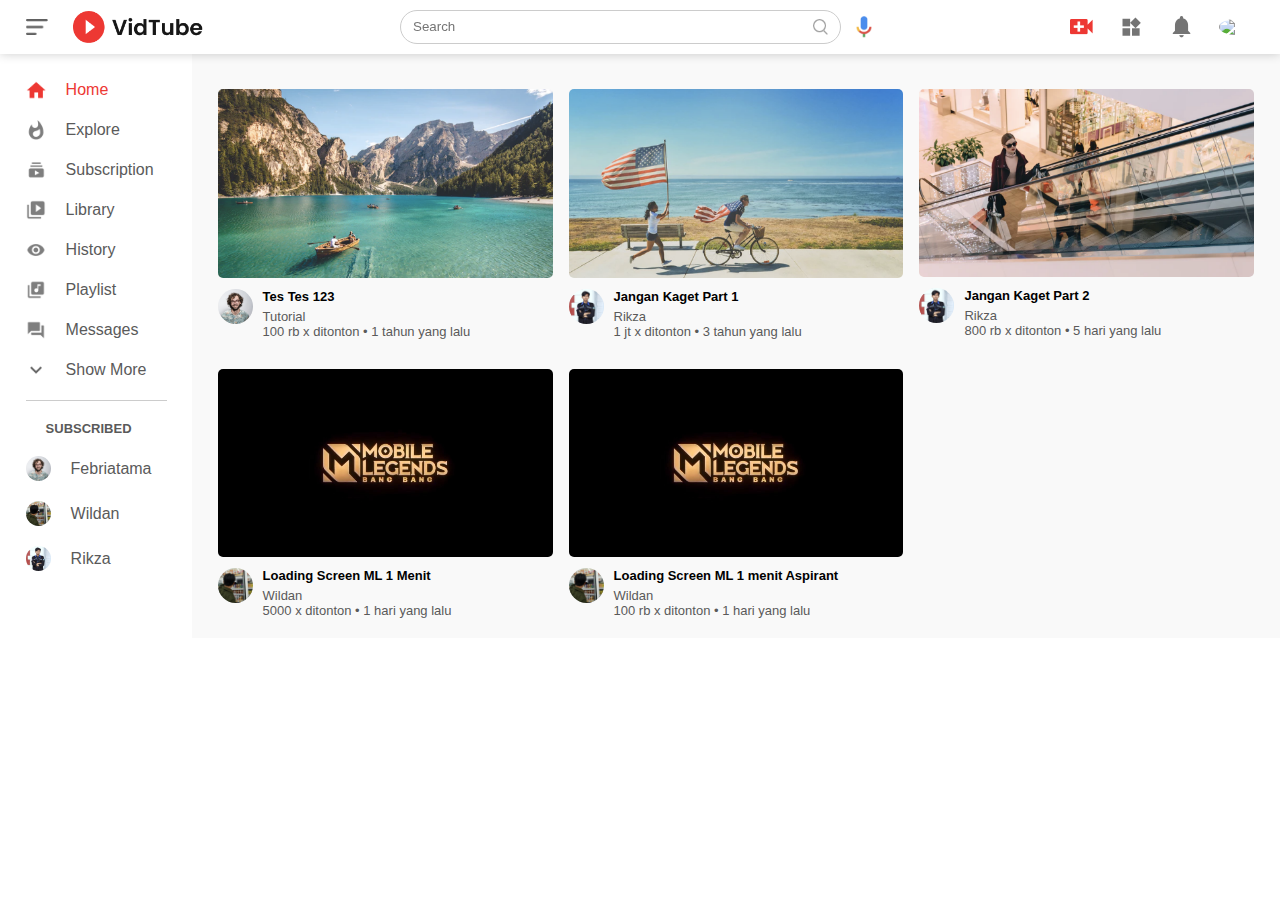
==== index.html @ bb5e18a2 "Add files via upload" ====
<!DOCTYPE html>
<html lang="en">
<head>
    <meta charset="UTF-8">
    <meta name="viewport" content="width=device-width, initial-scale=1.0">
    <title>VidTube</title>
    <link rel="stylesheet" href="style.css">
</head>
<body>
    

    <nav class="flex-div">
        <div class="nav-left flex-div">
            <img src="images/menu.png" class="menu-icon">
            <img src="images/logo.png" class="logo">
        </div>
        <div class="nav-middle flex-div">
            <div class="search-box flex-div">
                <input type="text" placeholder="Search">
                <img src="images/search.png" alt="">
            </div>
            <img src="images/voice-search.png" class="mic-icon">
        </div>
        <div class="nav-right flex-div">
            <img src="images/upload.png">
            <img src="images/more.png">
            <img src="images/notification.png">
            <img src="images/jack.png" class="user-icon">
        </div>
    </nav>
    <!-- ---------------------- Sidebar ---------------------- -->
    <div class="sidebar">
        <div class="shortcut-links">
            <a href=""><img src="images/home.png"><p>Home</p></a>
            <a href=""><img src="images/explore.png"><p>Explore</p></a>
            <a href=""><img src="images/subscriprion.png"><p>Subscription</p></a>
            <a href=""><img src="images/library.png"><p>Library</p></a>
            <a href=""><img src="images/history.png"><p>History</p></a>
            <a href=""><img src="images/playlist.png"><p>Playlist</p></a>
            <a href=""><img src="images/messages.png"><p>Messages</p></a>
            <a href=""><img src="images/show-more.png"><p>Show More</p></a>
            <hr>
        </div>
        <div class="subcibed-list">
            <h3>SUBSCRIBED</h3>
            <a href=""><img src="images/Jack.png"><p>Febriatama</p></a>
            <a href=""><img src="images/wildan.jpg"><p>Wildan</p></a>
            <a href=""><img src="images/rikza.jpg"><p>Rikza</p></a>
        </div>
    </div>

<!-- ---------------main----------- -->
<div class="container">
    <!-- <div class="banner">
        <img src="images/banner.png" alt="">
    </div> -->
    <div class="list-container">
        <div class="vid-list">
            <a href="play-video 1.html"><img src="images/thumbnail1.png" class="thumbnail"></a>
            <div class="flex-div">
                <img src="images/Jack.png">
                <div class="vid-info">
                    <a href="play-video.html">Tes Tes 123</a>
                    <p>Tutorial</p>
                    <p>100 rb x ditonton &bull; 1 tahun yang lalu</p>
                </div>
            </div>
        </div>
        <div class="vid-list">
            <a href="play-video 2.html"><img src="images/thumbnail2.png" class="thumbnail"></a>
            <div class="flex-div">
                <img src="images/rikza.jpg">
                <div class="vid-info">
                    <a href="">Jangan Kaget Part 1</a>
                    <p>Rikza</p>
                    <p>1 jt x ditonton &bull; 3 tahun yang lalu</p>
                </div>
            </div>
        </div>
        <div class="vid-list">
            <a href="play-video 3.html"><img src="images/thumbnail3.png" class="thumbnail"></a>
            <div class="flex-div">
                <img src="images/rikza.jpg">
                <div class="vid-info">
                    <a href="">Jangan Kaget Part 2</a>
                    <p>Rikza</p>
                    <p>800 rb x ditonton &bull; 5 hari yang lalu</p>
                </div>
            </div>
        </div>
        <div class="vid-list">
            <a href="play-video 4.html"><img src="images/ml.jpg" class="thumbnail"></a>
            <div class="flex-div">
                <img src="images/wildan.jpg">
                <div class="vid-info">
                    <a href="">Loading Screen ML 1 Menit </a>
                    <p>Wildan</p>
                    <p>5000 x ditonton &bull; 1 hari yang lalu</p>
                </div>
            </div>
        </div>
        <div class="vid-list">
            <a href="play-video 5.html"><img src="images/ml.jpg" class="thumbnail"></a>
            <div class="flex-div">
                <img src="images/wildan.jpg">
                <div class="vid-info">
                    <a href="">Loading Screen ML 1 menit Aspirant</a>
                    <p>Wildan</p>
                    <p>100 rb x ditonton &bull; 1 hari yang lalu</p>
                </div>
            </div>
        </div>
    </div>


</div>





<script src="script.js"></script>
</body>
</html>
---- style.css ----
*{
    margin: 0;
    padding: 0;
    font-family: 'poppins', sans-serif;
    box-sizing: border-box;
}

a{
    text-decoration: none;
    color: #5a5a5a;
}
img{
    cursor: pointer;
}
.flex-div{
    display: flex;
    align-items: center;
}
nav{
    padding: 10px 2%;
    justify-content: space-between;
    box-shadow: 0 0 10px rgba(0, 0, 0, 0.2);
    background: white;
    position: sticky;
    top: 0;
    z-index: 10;
}
.nav-right img{
    width: 25px;
    margin-right: 25px;
}
.nav-right .user-icon{
    width: 35px;
    border-radius: 50%;
    margin-right: 0;
}
.nav-left .menu-icon{
    width: 22px;
    margin-right: 25px;
}
.nav-left .logo{
    width: 130px;
}
.nav-middle .mic-icon{
    width: 16px;
}
.nav-middle .search-box{
    border: 1px solid #ccc;
    margin-right: 15px;
    padding: 8px 12px;
    border-radius: 25px;
}
.nav-middle .search-box input{
    width: 400px;
    border: 0;
    outline: 0;
    background: transparent;
}
.nav-middle .search-box img{
    width: 15px;
}
/* --------------------sidebar-------------------- */
.sidebar{
    background: #fff;
    width: 15%;
    height: 100vh;
    position: fixed;
    top: 0;
    padding-left: 2%;
    padding-top: 80px;
}
.shortcut-links a img{
    width: 20px;
    margin-right: 20px;
}
.shortcut-links a{
    display: flex;
    align-items: center;
    margin-bottom: 20px;
    width: fit-content;
    flex-wrap: wrap;
}
.shortcut-links a:first-child{
    color: #ed3833;
}
.sidebar hr{
    border: 0;
    height: 1px;
    background: #ccc;
    width: 85%;
}
.subcibed-list h3{
    font-size: 13px;
    margin: 20px;
    color: #5a5a5a;
}.subcibed-list a{
    display: flex;
    align-items: center;
    margin-bottom: 20px;
    width: fit-content;
    flex-wrap: wrap;
}
.subcibed-list a img{
    width: 25px;
    border-radius: 50%;
    margin-right: 20px;
}
.small-sidebar{
    width: 5%;
}
.small-sidebar a p{
    display: none;
}
.small-sidebar h3{
    display: none;
}
.small-sidebar hr{
    width: 50%;
    margin-bottom: 25px;
}
/* ....................main.............. */
.container{
    background: #f9f9f9;
    padding-left: 17%;
    padding-right: 2%;
    padding-top: 20px;
    padding-bottom: 20px;
}
.large-container{
    padding-left: 7%;
}
.banner{
    width: 100%;
}
.banner img{
    width: 100%;
    border-radius: 8px;
}
.list-container{
    display: grid;
    grid-template-columns: repeat(auto-fit, minmax(250px, 1fr));
    grid-column-gap: 16px;
    grid-row-gap: 30px;
    margin-top: 15px;
}
.vid-list .thumbnail{
    width: 100%;
    border-radius: 5px;
}.vid-list .flex-div{
    align-items: flex-start;
    margin-top: 7px;
}
.vid-list .flex-div img{
    width: 35px;
    margin-right: 10px;
    border-radius: 50%;
}
.vid-info{
    color: #5a5a5a;
    font-size: 13px;
}
.vid-info a{
    color: #000;
    font-weight: 600;
    display: block;
    margin-bottom: 5px;
}
@media (max-width:900px){
    .menu-icon{
        display: none;
    }
    .sidebar{
        display: none;
    }
    .container, .large-container{
        padding-left: 5%;
        padding-right: 5%;
    }
    .nav-right img{
        display: none;
    }
    .nav-right .user-icon{
        display: block;
        width: 30px;
    }
    .nav-middle .search-box input{
        width: 100px;
    }
    .nav-middle .mic-icon{
        display: none;
    }
    .logo{
        width: 90px;
    }
}

/* -----------------Play Video Page----------------- */
.play-container{
    padding-left: 2%;
}
.row{
    display: flex;
    justify-content: space-between;
    flex-wrap: wrap;
}
.play-video{
    flex-basis: 69%;
}
.right-sidebar{
    flex-basis: 30%;
}
.play-video video{
    width: 100%;
}
.side-video-list{
    display: flex;
    justify-content: space-between;
    margin-bottom: 8px;
}
.side-video-list img{
    width: 100%;
}
.side-video-list .small-thumbnail{
    flex-basis: 49%;
}
.side-video-list .vid-info{
    flex-basis: 49%;
}
.play-video .tags a{
    color: #0000ff;
    font-size: 13px;
}
.play-video h3{
    font-weight: 600%;
    font-size: 22px;
}
.play-video .play-video-info{
    display: flex;
    align-items: center;
    justify-content: space-between;
    flex-wrap: wrap;
    margin-top: 10px;
    font-size: 14px;
    color: #5a5a5a;
}
.play-video .play-video-info a img{
    width: 20px;
    margin-right: 8px;
}
.play-video .play-video-info a{
    display: inline-flex;
    align-items: center;
    margin-left: 15px;
}
.play-video hr{
    border: 0;
    height: 1px;
    background: #ccc;
    margin: 10px 0;
}
.publisher{
    display: flex;
    align-items: center;
    margin-top: 20px;
}
.publisher div{
    flex: 1;
    line-height: 18px;
}
.publisher img{
    width: 40px;
    border-radius: 50%;
    margin-right: 15px;
}
.publisher div p{
    color: #000;
    font-weight: 600;
    font-size: 18px;
}
.publisher div span{
    font-size: 13px;
    color: #5a5a5a;
}
.publisher button{
    background: red;
    color: #fff;
    padding: 8px 30px;
    border: 0;
    outline: 0;
    border-radius: 4px;
    cursor: pointer;
}
.vid-description{
    padding-left: 55px;
    margin: 15px 0;
}
.vid-description p{
    font-size: 14px;
    margin-bottom: 5px;
    color: #5a5a5a;
}
.vid-description h4{
    font-size: 14px;
    color: #5a5a5a;
    margin-top: 15px;
}
.add-coment{
    display: flex;
    align-items: center;
    margin: 30px 0;
}
.add-coment img{
    width: 35px;
    border-radius: 50%;
    margin-right: 15px;
}
.add-coment input{
    border: 0;
    outline: 0;
    border-bottom: 1px solid #ccc;
    width: 100%;
    padding-top: 10px;
    background: transparent;
}
.old-comment{
    display: flex;
    align-items: center;
    margin: 20px 0;
}
.old-comment img{
    width: 35px;
    border-radius: 50%;
    margin-right: 15px;
}
.old-comment h3{
    font-size: 14px;
    margin-bottom: 2px;
}
.old-comment h3 span{
    font-size: 12px;
    color: #5a5a5a;
    font-weight: 500;
    margin-left: 8px;
}
.old-comment .acomment-action{
    display: flex;
    align-items: center;
    margin: 8px 0;
    font-size: 14px;
}
.old-comment .acomment-action img{
    border-radius: 0;
    width: 20px;
    margin-right: 5px;
}
.old-comment .acomment-action span{
    margin-right: 20px;
    color: #5a5a5a;
}
.old-comment .acomment-action a{
    color: #0000ff;
}
@media (max-width:900px){
    .play-video{
        flex-basis: 100%;
    }
    .right-sidebar{
        flex-basis: 100%;
    }
    .play-container{
        padding-left: 5%;
    }
    .vid-description{
        padding-left: 0;
    }
    .play-video .play-video-info a{
        margin-left: 0;
        margin-right: 15px;
        margin-top: 15px;
    }
}
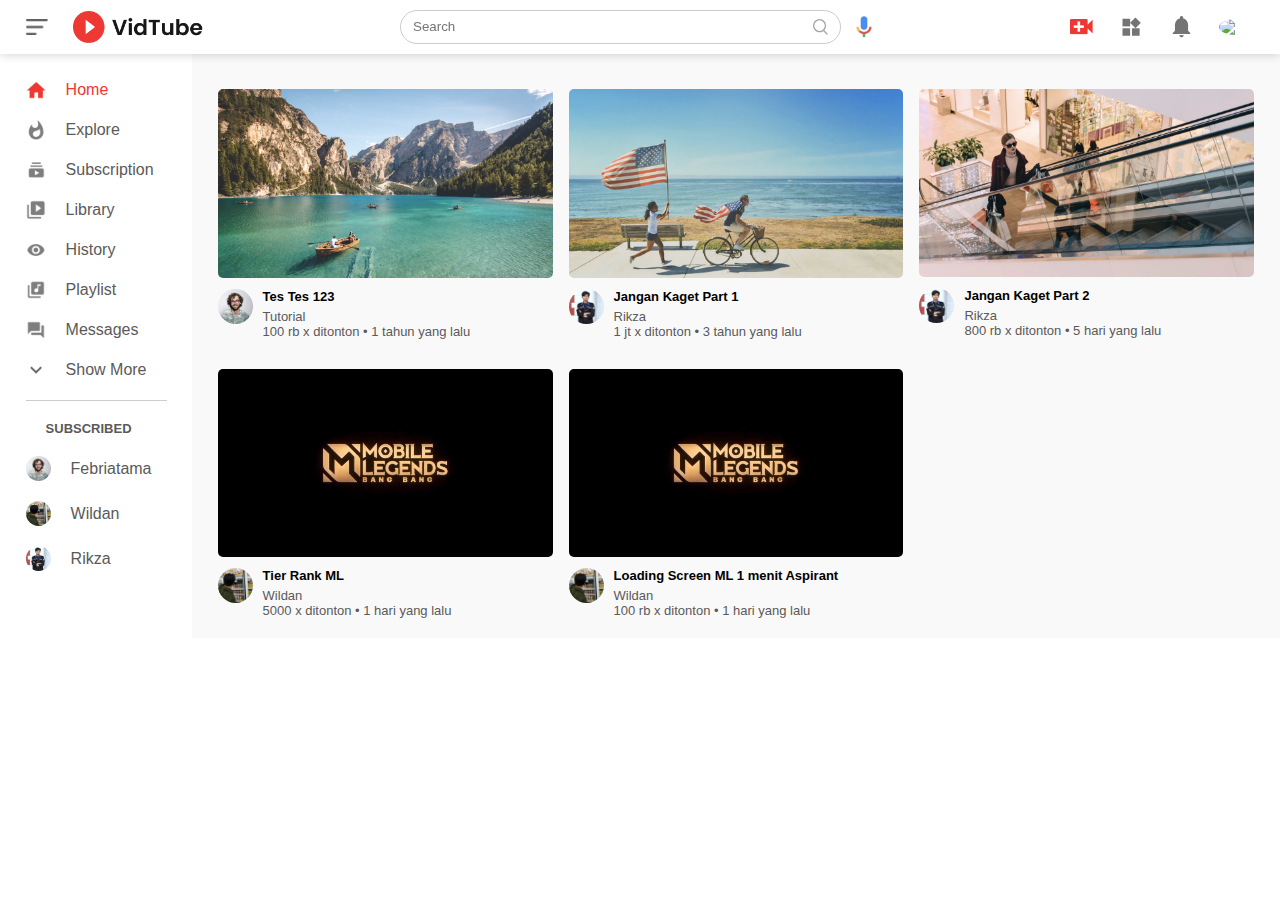
==== commit 7d86cbd8: "index.html" ====
--- a/index.html
+++ b/index.html
@@ -93,7 +93,7 @@
             <div class="flex-div">
                 <img src="images/wildan.jpg">
                 <div class="vid-info">
-                    <a href="">Loading Screen ML 1 Menit </a>
+                    <a href="">Tier Rank ML </a>
                     <p>Wildan</p>
                     <p>5000 x ditonton &bull; 1 hari yang lalu</p>
                 </div>
@@ -121,4 +121,4 @@
 
 <script src="script.js"></script>
 </body>
-</html>+</html>
